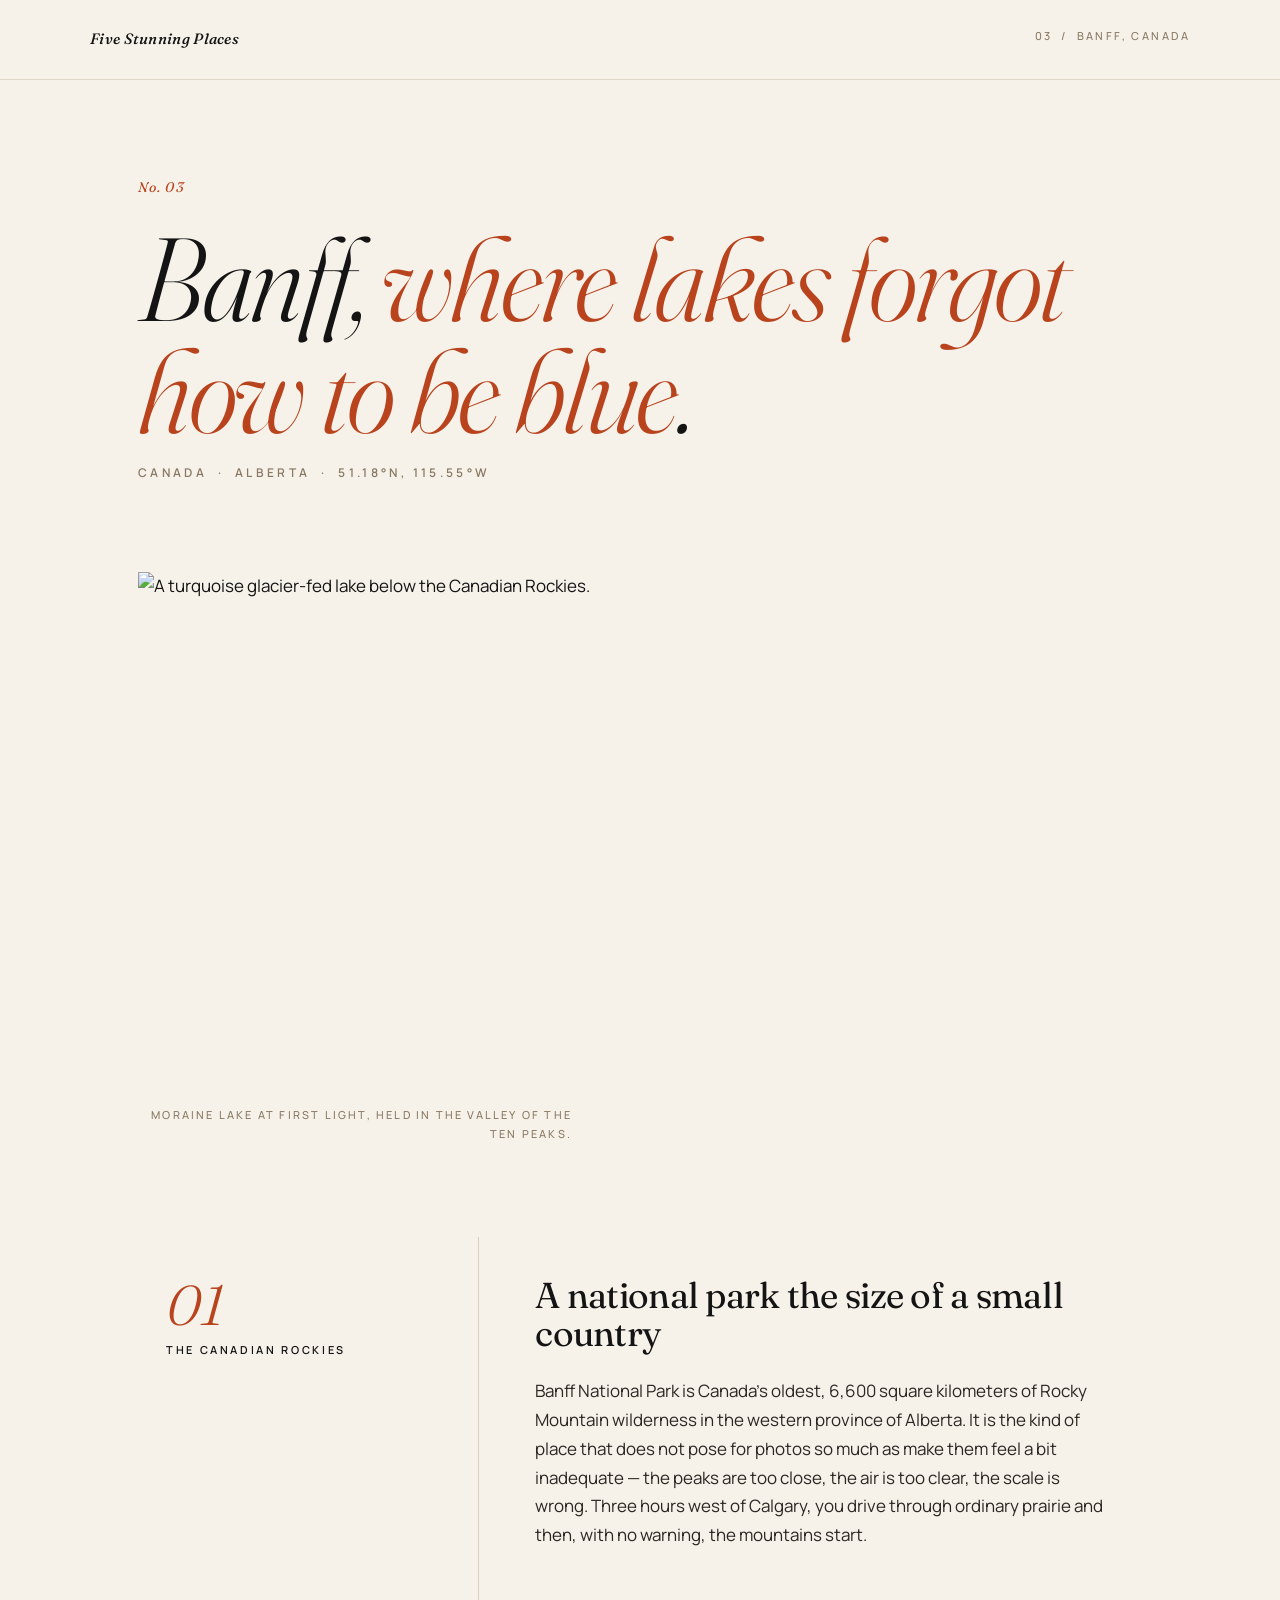
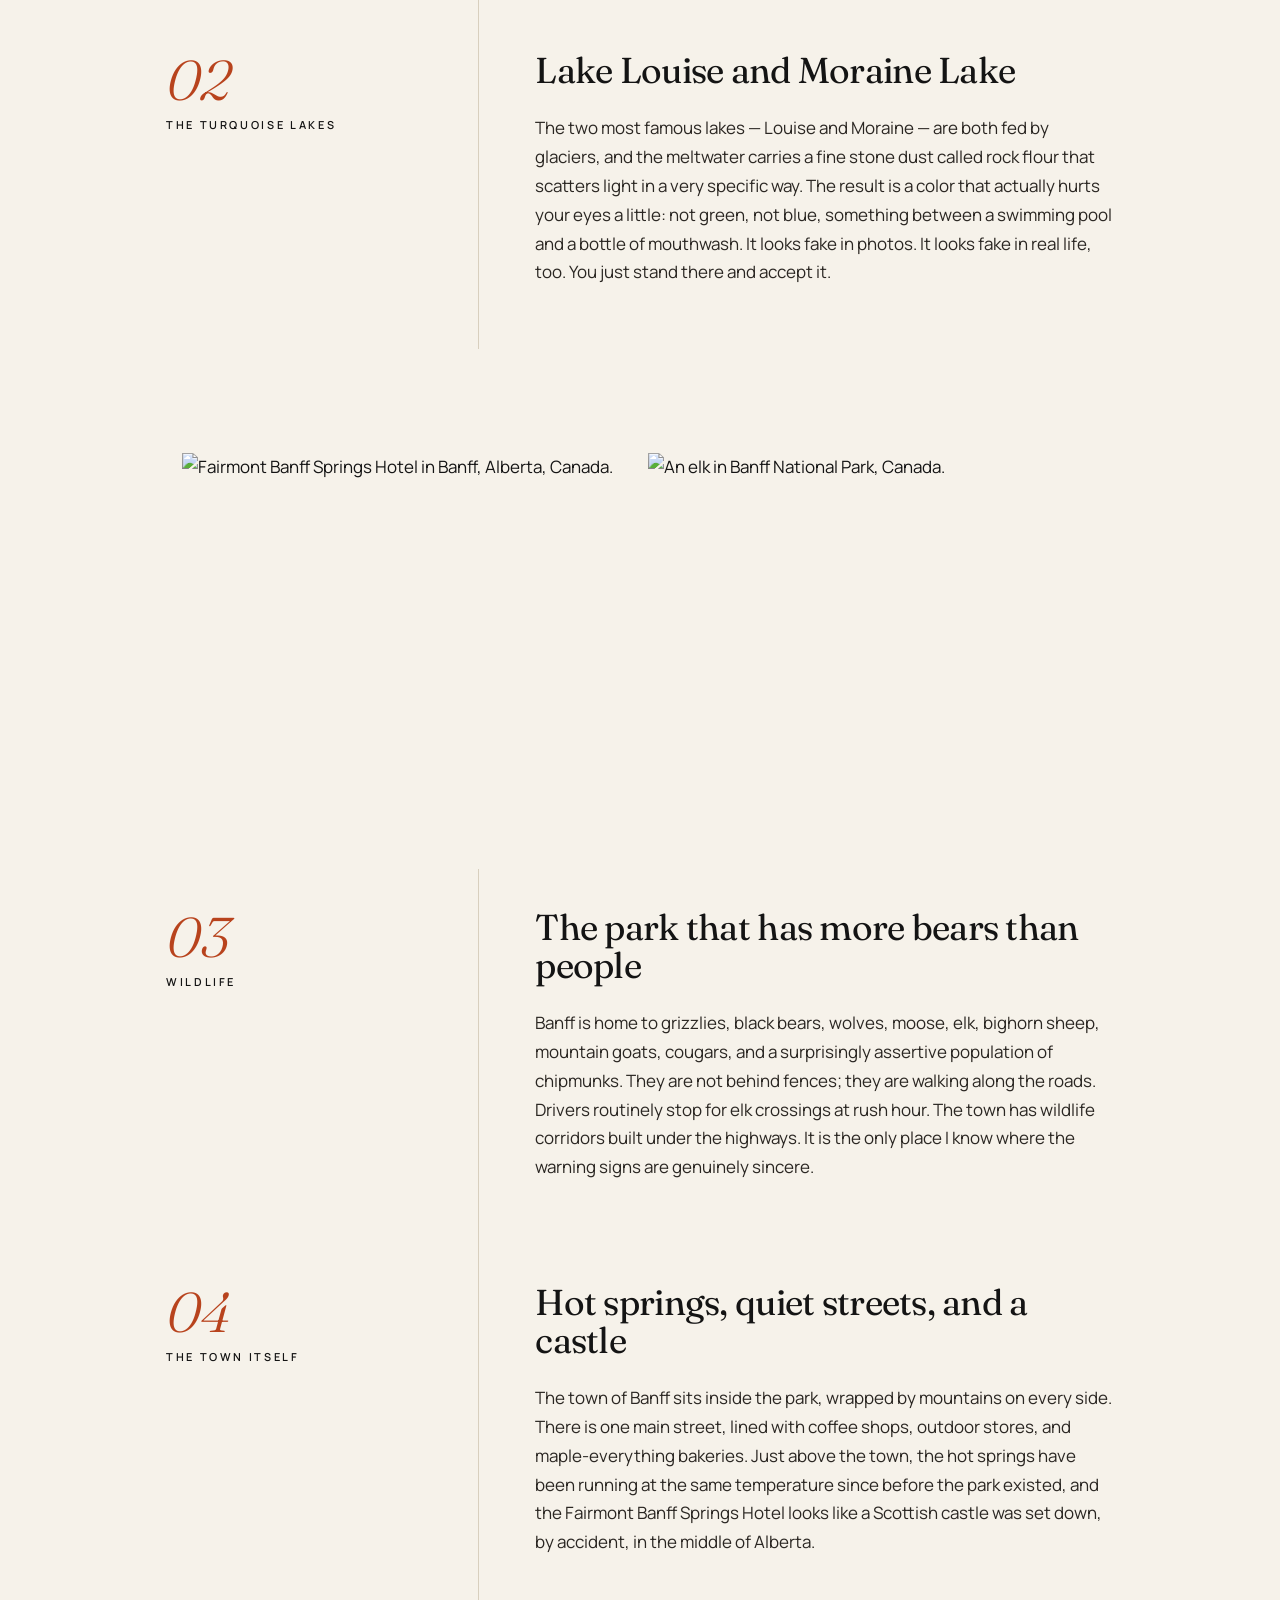
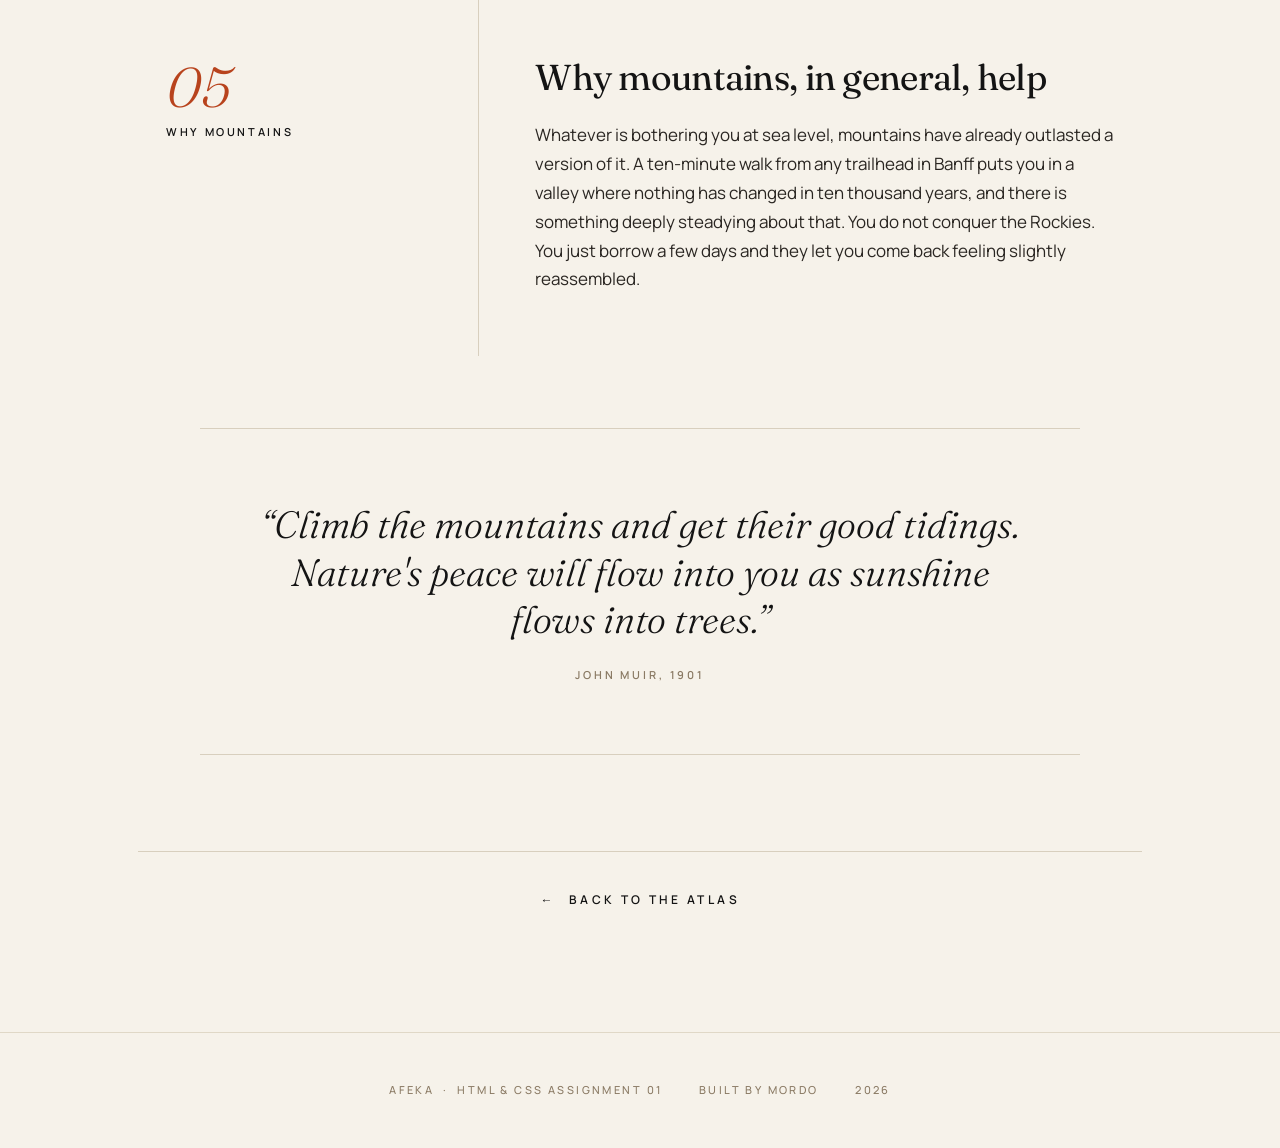
==== banff.html @ 24f06f70 "Add files via upload" ====
<!doctype html>
<html lang="en">
  <head>
    <meta charset="UTF-8" />
    <meta name="viewport" content="width=device-width, initial-scale=1.0" />
    <title>Banff — Five Stunning Places</title>
    <link rel="stylesheet" href="style.css" />
    <link rel="stylesheet" href="fixes.css" />
  </head>
  <body>
    <!-- cSpell:ignore Fairmont trailhead Afeka Mordo -->

    <div class="topbar">
      <div class="topbar-inner">
        <a class="brand" href="index.html">Five Stunning Places</a>
        <span class="brand-meta">03 &nbsp;/&nbsp; Banff, Canada</span>
      </div>
    </div>

    <div class="page">
      <div class="destination-header">
        <span class="destination-number">No. 03</span>
        <h1 class="destination-title">
          Banff, <em>where lakes forgot how to be blue</em>.
        </h1>
        <p class="destination-country">
          Canada &nbsp;·&nbsp; Alberta &nbsp;·&nbsp; 51.18°N, 115.55°W
        </p>
      </div>

      <div class="destination-hero">
        <img
          src="https://commons.wikimedia.org/wiki/Special:FilePath/Moraine%20Lake-Banff%20NP.JPG"
          alt="A turquoise glacier-fed lake below the Canadian Rockies."
        />
        <p class="image-caption">
          Moraine Lake at first light, held in the Valley of the Ten Peaks.
        </p>
      </div>

      <table class="layout">
        <tr>
          <td class="col-narrow">
            <div class="section-num">01</div>
            <div class="section-label">The Canadian Rockies</div>
          </td>
          <td class="col-wide">
            <div class="section-body">
              <h2>A national park the size of a small country</h2>
              <p>
                Banff National Park is Canada's oldest, 6,600 square kilometers
                of Rocky Mountain wilderness in the western province of Alberta.
                It is the kind of place that does not pose for photos so much as
                make them feel a bit inadequate — the peaks are too close, the
                air is too clear, the scale is wrong. Three hours west of
                Calgary, you drive through ordinary prairie and then, with no
                warning, the mountains start.
              </p>
            </div>
          </td>
        </tr>

        <tr>
          <td class="col-narrow">
            <div class="section-num">02</div>
            <div class="section-label">The turquoise lakes</div>
          </td>
          <td class="col-wide">
            <div class="section-body">
              <h2>Lake Louise and Moraine Lake</h2>
              <p>
                The two most famous lakes — Louise and Moraine — are both fed by
                glaciers, and the meltwater carries a fine stone dust called
                rock flour that scatters light in a very specific way. The
                result is a color that actually hurts your eyes a little: not
                green, not blue, something between a swimming pool and a bottle
                of mouthwash. It looks fake in photos. It looks fake in real
                life, too. You just stand there and accept it.
              </p>
            </div>
          </td>
        </tr>

        <tr>
          <td colspan="2" class="gallery-cell">
            <table class="gallery">
              <tr>
                <td>
                  <img
                    src="https://commons.wikimedia.org/wiki/Special:FilePath/Banff%20Springs%20Hotel1.jpg"
                    alt="Fairmont Banff Springs Hotel in Banff, Alberta, Canada."
                  />
                </td>
                <td>
                  <img
                    src="https://commons.wikimedia.org/wiki/Special:FilePath/Elk-Wapiti%20-%20Banff.jpg"
                    alt="An elk in Banff National Park, Canada."
                  />
                </td>
              </tr>
            </table>
          </td>
        </tr>

        <tr>
          <td class="col-narrow">
            <div class="section-num">03</div>
            <div class="section-label">Wildlife</div>
          </td>
          <td class="col-wide">
            <div class="section-body">
              <h2>The park that has more bears than people</h2>
              <p>
                Banff is home to grizzlies, black bears, wolves, moose, elk,
                bighorn sheep, mountain goats, cougars, and a surprisingly
                assertive population of chipmunks. They are not behind fences;
                they are walking along the roads. Drivers routinely stop for elk
                crossings at rush hour. The town has wildlife corridors built
                under the highways. It is the only place I know where the
                warning signs are genuinely sincere.
              </p>
            </div>
          </td>
        </tr>

        <tr>
          <td class="col-narrow">
            <div class="section-num">04</div>
            <div class="section-label">The town itself</div>
          </td>
          <td class="col-wide">
            <div class="section-body">
              <h2>Hot springs, quiet streets, and a castle</h2>
              <p>
                The town of Banff sits inside the park, wrapped by mountains on
                every side. There is one main street, lined with coffee shops,
                outdoor stores, and maple-everything bakeries. Just above the
                town, the hot springs have been running at the same temperature
                since before the park existed, and the Fairmont Banff Springs
                Hotel looks like a Scottish castle was set down, by accident, in
                the middle of Alberta.
              </p>
            </div>
          </td>
        </tr>

        <tr>
          <td class="col-narrow">
            <div class="section-num">05</div>
            <div class="section-label">Why mountains</div>
          </td>
          <td class="col-wide">
            <div class="section-body">
              <h2>Why mountains, in general, help</h2>
              <p>
                Whatever is bothering you at sea level, mountains have already
                outlasted a version of it. A ten-minute walk from any trailhead
                in Banff puts you in a valley where nothing has changed in ten
                thousand years, and there is something deeply steadying about
                that. You do not conquer the Rockies. You just borrow a few days
                and they let you come back feeling slightly reassembled.
              </p>
            </div>
          </td>
        </tr>
      </table>

      <div class="pullquote">
        &ldquo;Climb the mountains and get their good tidings. Nature's peace
        will flow into you as sunshine flows into trees.&rdquo;
        <span class="pullquote-attrib">John Muir, 1901</span>
      </div>

      <div class="back-home">
        <a href="index.html"
          ><span class="arrow">&larr;</span> Back to the atlas</a
        >
      </div>
    </div>

    <div class="footer">
      <span>Afeka &nbsp;·&nbsp; HTML &amp; CSS Assignment 01</span>
      <span>Built by Mordo</span>
      <span>2026</span>
    </div>
  </body>
</html>
---- style.css ----
/* ==========================================================================
   Five Stunning Places  —  Shared Stylesheet
   Afeka course assignment  /  Author: Mordo
   Aesthetic: refined editorial minimalism
   Constraints: only basic tags, no flexbox, no grid, no javascript
   ========================================================================== */

@import url("https://fonts.googleapis.com/css2?family=Fraunces:opsz,wght@9..144,300;9..144,400;9..144,500;9..144,600&family=Manrope:wght@300;400;500;600;700&display=swap");

/* --------------------------------------------------------------------------
   1. Reset & base
   -------------------------------------------------------------------------- */

* {
  margin: 0;
  padding: 0;
  box-sizing: border-box;
}

html {
  scroll-behavior: smooth;
}

body {
  background-color: #f6f2ea;
  color: #141414;
  font-family: "Manrope", "Helvetica Neue", Helvetica, sans-serif;
  font-size: 17px;
  line-height: 1.7;
  font-weight: 400;
  -webkit-font-smoothing: antialiased;
  text-rendering: optimizeLegibility;
}

img {
  display: block;
  max-width: 100%;
  height: auto;
  border: 0;
}

/* --------------------------------------------------------------------------
   2. Typography
   -------------------------------------------------------------------------- */

h1,
h2,
h3,
h4 {
  font-family: "Fraunces", Georgia, "Times New Roman", serif;
  color: #141414;
  font-weight: 400;
  letter-spacing: -0.02em;
  line-height: 1.05;
}

h1 {
  font-size: 92px;
  font-weight: 300;
  font-style: italic;
  margin-bottom: 32px;
}

h2 {
  font-size: 44px;
  font-weight: 400;
  margin-bottom: 24px;
  margin-top: 72px;
}

h3 {
  font-family: "Manrope", sans-serif;
  font-size: 11px;
  font-weight: 600;
  letter-spacing: 0.24em;
  text-transform: uppercase;
  color: #8a7a64;
  margin-bottom: 14px;
}

p {
  margin-bottom: 22px;
  color: #2a2622;
  max-width: 62ch;
}

a {
  color: #b8431d;
  text-decoration: none;
  border-bottom: 1px solid transparent;
  padding-bottom: 2px;
  transition:
    color 0.25s ease,
    border-color 0.25s ease;
}

a:hover {
  color: #7a2c13;
  border-bottom-color: #b8431d;
}

.lede {
  font-family: "Fraunces", Georgia, serif;
  font-size: 22px;
  font-weight: 300;
  line-height: 1.55;
  color: #3a3a3a;
  margin-bottom: 48px;
  max-width: 640px;
}

/* --------------------------------------------------------------------------
   3. Layout wrappers
   -------------------------------------------------------------------------- */

.page {
  max-width: 1100px;
  margin: 0 auto;
  padding: 72px 48px 120px 48px;
}

.rule {
  display: block;
  width: 100%;
  height: 1px;
  background-color: #d8cfbe;
  margin: 48px 0;
  border: 0;
}

.rule-thin {
  display: block;
  width: 64px;
  height: 1px;
  background-color: #141414;
  margin: 0 0 32px 0;
  border: 0;
}

/* --------------------------------------------------------------------------
   4. Top bar  (simple site header, used on every page)
   -------------------------------------------------------------------------- */

.topbar {
  width: 100%;
  padding: 24px 48px;
  border-bottom: 1px solid #e0d8c7;
  background-color: #f6f2ea;
}

.topbar-inner {
  max-width: 1100px;
  margin: 0 auto;
}

.brand {
  font-family: "Fraunces", Georgia, serif;
  font-size: 15px;
  font-weight: 500;
  font-style: italic;
  color: #141414;
  letter-spacing: 0.02em;
  display: inline-block;
}

.brand-meta {
  font-family: "Manrope", sans-serif;
  font-size: 11px;
  font-weight: 500;
  letter-spacing: 0.22em;
  text-transform: uppercase;
  color: #8a7a64;
  float: right;
  margin-top: 3px;
}

/* --------------------------------------------------------------------------
   5. Homepage hero
   -------------------------------------------------------------------------- */

.eyebrow {
  font-family: "Manrope", sans-serif;
  font-size: 11px;
  font-weight: 600;
  letter-spacing: 0.28em;
  text-transform: uppercase;
  color: #b8431d;
  margin-bottom: 28px;
  display: block;
}

.hero-title {
  font-size: 104px;
  font-weight: 300;
  line-height: 0.95;
  margin-bottom: 40px;
  max-width: 900px;
}

.hero-title em {
  font-style: italic;
  font-weight: 400;
  color: #b8431d;
}

.hero-meta {
  font-family: "Manrope", sans-serif;
  font-size: 12px;
  font-weight: 500;
  letter-spacing: 0.22em;
  text-transform: uppercase;
  color: #8a7a64;
}

.hero-meta span {
  display: inline-block;
  margin-right: 28px;
}

/* --------------------------------------------------------------------------
   6. Destination index  (list of 5 places on homepage)
   -------------------------------------------------------------------------- */

.index-table {
  width: 100%;
  border-collapse: collapse;
  margin-top: 24px;
}

.index-table tr {
  border-top: 1px solid #d8cfbe;
  transition: background-color 0.3s ease;
}

.index-table tr:last-child {
  border-bottom: 1px solid #d8cfbe;
}

.index-table tr:hover {
  background-color: #efe8d9;
}

.index-table td {
  padding: 28px 16px;
  vertical-align: middle;
}

.index-num {
  font-family: "Fraunces", Georgia, serif;
  font-size: 14px;
  font-weight: 400;
  font-style: italic;
  color: #8a7a64;
  width: 60px;
}

.index-name {
  font-family: "Fraunces", Georgia, serif;
  font-size: 34px;
  font-weight: 400;
  color: #141414;
  letter-spacing: -0.01em;
}

.index-name a {
  color: inherit;
  border-bottom: 0;
}

.index-table tr:hover .index-name a {
  font-style: italic;
  color: #b8431d;
}

.index-country {
  font-family: "Manrope", sans-serif;
  font-size: 12px;
  font-weight: 500;
  letter-spacing: 0.22em;
  text-transform: uppercase;
  color: #6a6258;
  text-align: left;
  width: 200px;
}

.index-arrow {
  font-family: "Fraunces", Georgia, serif;
  font-size: 22px;
  color: #8a7a64;
  text-align: right;
  width: 60px;
  transition:
    transform 0.3s ease,
    color 0.3s ease;
}

.index-table tr:hover .index-arrow {
  color: #b8431d;
  transform: translateX(6px);
}

/* --------------------------------------------------------------------------
   7. World map with pins
   -------------------------------------------------------------------------- */

.map-section {
  margin-top: 96px;
}

.map-wrap {
  width: 100%;
  max-width: 1000px;
  margin: 24px auto 0 auto;
  background-color: #ffffff;
  border: 1px solid #e0d8c7;
  padding: 24px;
}

.map-inner {
  position: relative;
  width: 100%;
  line-height: 0;
}

.map-wrap img.worldmap {
  width: 100%;
  height: auto;
  display: block;
  opacity: 0.85;
}

.pin {
  position: absolute;
  width: 14px;
  height: 14px;
  margin-left: -7px;
  margin-top: -7px;
  background-color: #b8431d;
  border: 2px solid #ffffff;
  border-radius: 50%;
  box-shadow: 0 0 0 4px rgba(184, 67, 29, 0.18);
  transition:
    transform 0.25s ease,
    box-shadow 0.25s ease;
  z-index: 3;
}

.pin:hover {
  transform: scale(1.3);
  box-shadow: 0 0 0 8px rgba(184, 67, 29, 0.22);
}

.pin-label {
  position: absolute;
  top: -28px;
  left: 50%;
  margin-left: 0;
  transform: translateX(-50%);
  background-color: #141414;
  color: #f6f2ea;
  font-family: "Manrope", sans-serif;
  font-size: 10px;
  font-weight: 600;
  letter-spacing: 0.18em;
  text-transform: uppercase;
  padding: 5px 10px;
  white-space: nowrap;
  opacity: 0;
  transition:
    opacity 0.25s ease,
    top 0.25s ease;
  pointer-events: none;
}

.pin:hover .pin-label {
  opacity: 1;
  top: -34px;
}

/* Pin coordinates calibrated for the real world map (Natural Earth via
   world-atlas@2, CC0, 177 countries) in equirectangular projection.
   Formulas: left = (lng + 180) / 360,  top = (90 - lat) / 180. */
.pin-kyoto {
  top: 30.6%;
  left: 87.7%;
} /* 35.01 N, 135.77 E */
.pin-petra {
  top: 33.2%;
  left: 59.8%;
} /* 30.33 N,  35.44 E */
.pin-banff {
  top: 21.6%;
  left: 17.9%;
} /* 51.18 N, 115.55 W */
.pin-santorini {
  top: 29.8%;
  left: 57.1%;
} /* 36.39 N,  25.46 E */
.pin-patagonia {
  top: 77.8%;
  left: 29.7%;
} /* 50.00 S,  73.00 W */

/* --------------------------------------------------------------------------
   8. Destination page  (table-based layout)
   -------------------------------------------------------------------------- */

.destination-header {
  padding-top: 24px;
  padding-bottom: 56px;
}

.destination-number {
  font-family: "Fraunces", Georgia, serif;
  font-size: 14px;
  font-style: italic;
  color: #b8431d;
  letter-spacing: 0.08em;
  margin-bottom: 24px;
  display: block;
}

.destination-title {
  font-size: 118px;
  font-weight: 300;
  line-height: 0.95;
  margin-bottom: 16px;
}

.destination-title em {
  font-style: italic;
  color: #b8431d;
}

.destination-country {
  font-family: "Manrope", sans-serif;
  font-size: 12px;
  font-weight: 600;
  letter-spacing: 0.28em;
  text-transform: uppercase;
  color: #8a7a64;
  margin-bottom: 0;
}

/* ---- Hero image on each destination page ---- */

.destination-hero {
  width: 100%;
  margin: 32px 0 0 0;
  overflow: hidden;
}

.destination-hero img {
  width: 100%;
  height: 520px;
  object-fit: cover;
  transition: transform 1.4s ease;
}

.destination-hero:hover img {
  transform: scale(1.03);
}

.image-caption {
  font-family: "Manrope", sans-serif;
  font-size: 11px;
  font-weight: 500;
  letter-spacing: 0.2em;
  text-transform: uppercase;
  color: #8a7a64;
  margin-top: 14px;
  text-align: right;
}

/* ---- Table layout for destination content (assignment: layout in table) ---- */

.layout {
  width: 100%;
  border-collapse: separate;
  border-spacing: 0;
  margin-top: 72px;
  table-layout: fixed;
}

.layout td {
  vertical-align: top;
  padding: 40px 28px;
}

.layout .col-narrow {
  width: 34%;
  border-right: 1px solid #d8cfbe;
}

.layout .col-wide {
  width: 66%;
  padding-left: 56px;
}

.section-num {
  font-family: "Fraunces", Georgia, serif;
  font-size: 56px;
  font-weight: 300;
  font-style: italic;
  color: #b8431d;
  line-height: 1;
  margin-bottom: 8px;
}

.section-label {
  font-family: "Manrope", sans-serif;
  font-size: 11px;
  font-weight: 600;
  letter-spacing: 0.24em;
  text-transform: uppercase;
  color: #141414;
}

.section-body h2 {
  margin-top: 0;
  font-size: 36px;
}

/* alternating row separator */
.layout tr {
  border-top: 1px solid #d8cfbe;
}

.layout tr.layout-row td {
  border-top: 1px solid #d8cfbe;
}

/* inline image in a table cell */
.inline-image {
  width: 100%;
  height: 260px;
  object-fit: cover;
  margin-top: 24px;
}

/* ---- A side-by-side image row (still a table) ---- */

.gallery {
  width: 100%;
  border-collapse: separate;
  border-spacing: 16px;
  margin-top: 48px;
}

.gallery td {
  padding: 0;
  vertical-align: top;
  width: 50%;
}

.gallery img {
  width: 100%;
  height: 360px;
  object-fit: cover;
  transition: transform 1s ease;
}

.gallery td:hover img {
  transform: scale(1.04);
}

/* --------------------------------------------------------------------------
   9. Pull quote
   -------------------------------------------------------------------------- */

.pullquote {
  font-family: "Fraunces", Georgia, serif;
  font-size: 38px;
  font-weight: 300;
  font-style: italic;
  line-height: 1.25;
  color: #141414;
  padding: 72px 48px;
  margin: 72px 0;
  border-top: 1px solid #d8cfbe;
  border-bottom: 1px solid #d8cfbe;
  text-align: center;
  max-width: 880px;
  margin-left: auto;
  margin-right: auto;
}

.pullquote-attrib {
  display: block;
  font-family: "Manrope", sans-serif;
  font-size: 11px;
  font-weight: 600;
  letter-spacing: 0.26em;
  text-transform: uppercase;
  color: #8a7a64;
  font-style: normal;
  margin-top: 24px;
}

/* --------------------------------------------------------------------------
   10. Back link / footer
   -------------------------------------------------------------------------- */

.back-home {
  margin-top: 96px;
  padding-top: 32px;
  border-top: 1px solid #d8cfbe;
  text-align: center;
}

.back-home a {
  font-family: "Manrope", sans-serif;
  font-size: 12px;
  font-weight: 600;
  letter-spacing: 0.28em;
  text-transform: uppercase;
  color: #141414;
  border-bottom: 0;
}

.back-home a:hover {
  color: #b8431d;
}

.back-home .arrow {
  font-family: "Fraunces", serif;
  font-style: italic;
  margin-right: 8px;
  transition: margin-right 0.25s ease;
  display: inline-block;
}

.back-home a:hover .arrow {
  margin-right: 14px;
}

.footer {
  padding: 48px;
  border-top: 1px solid #e0d8c7;
  text-align: center;
  font-family: "Manrope", sans-serif;
  font-size: 11px;
  font-weight: 500;
  letter-spacing: 0.22em;
  text-transform: uppercase;
  color: #8a7a64;
  background-color: #f6f2ea;
}

.footer span {
  display: inline-block;
  margin: 0 16px;
}

.gallery-cell {
  padding: 0;
}

.lede-spacing-large {
  margin-bottom: 24px;
}

.lede-spacing-small {
  margin-bottom: 8px;
}

/* --------------------------------------------------------------------------
   11. Small-screen adjustments  (basic, no grid/flex)
   -------------------------------------------------------------------------- */

@media (max-width: 720px) {
  h1,
  .hero-title {
    font-size: 56px;
  }
  .destination-title {
    font-size: 64px;
  }
  .page,
  .topbar {
    padding-left: 24px;
    padding-right: 24px;
  }
  .layout td,
  .layout .col-wide {
    display: block;
    width: 100%;
    padding: 24px 0;
    border-right: 0;
  }
  .layout .col-narrow {
    border-right: 0;
    border-bottom: 1px solid #d8cfbe;
  }
  .gallery td {
    display: block;
    width: 100%;
    margin-bottom: 16px;
  }
  .index-country {
    display: none;
  }
  .pullquote {
    font-size: 26px;
    padding: 40px 20px;
  }
}
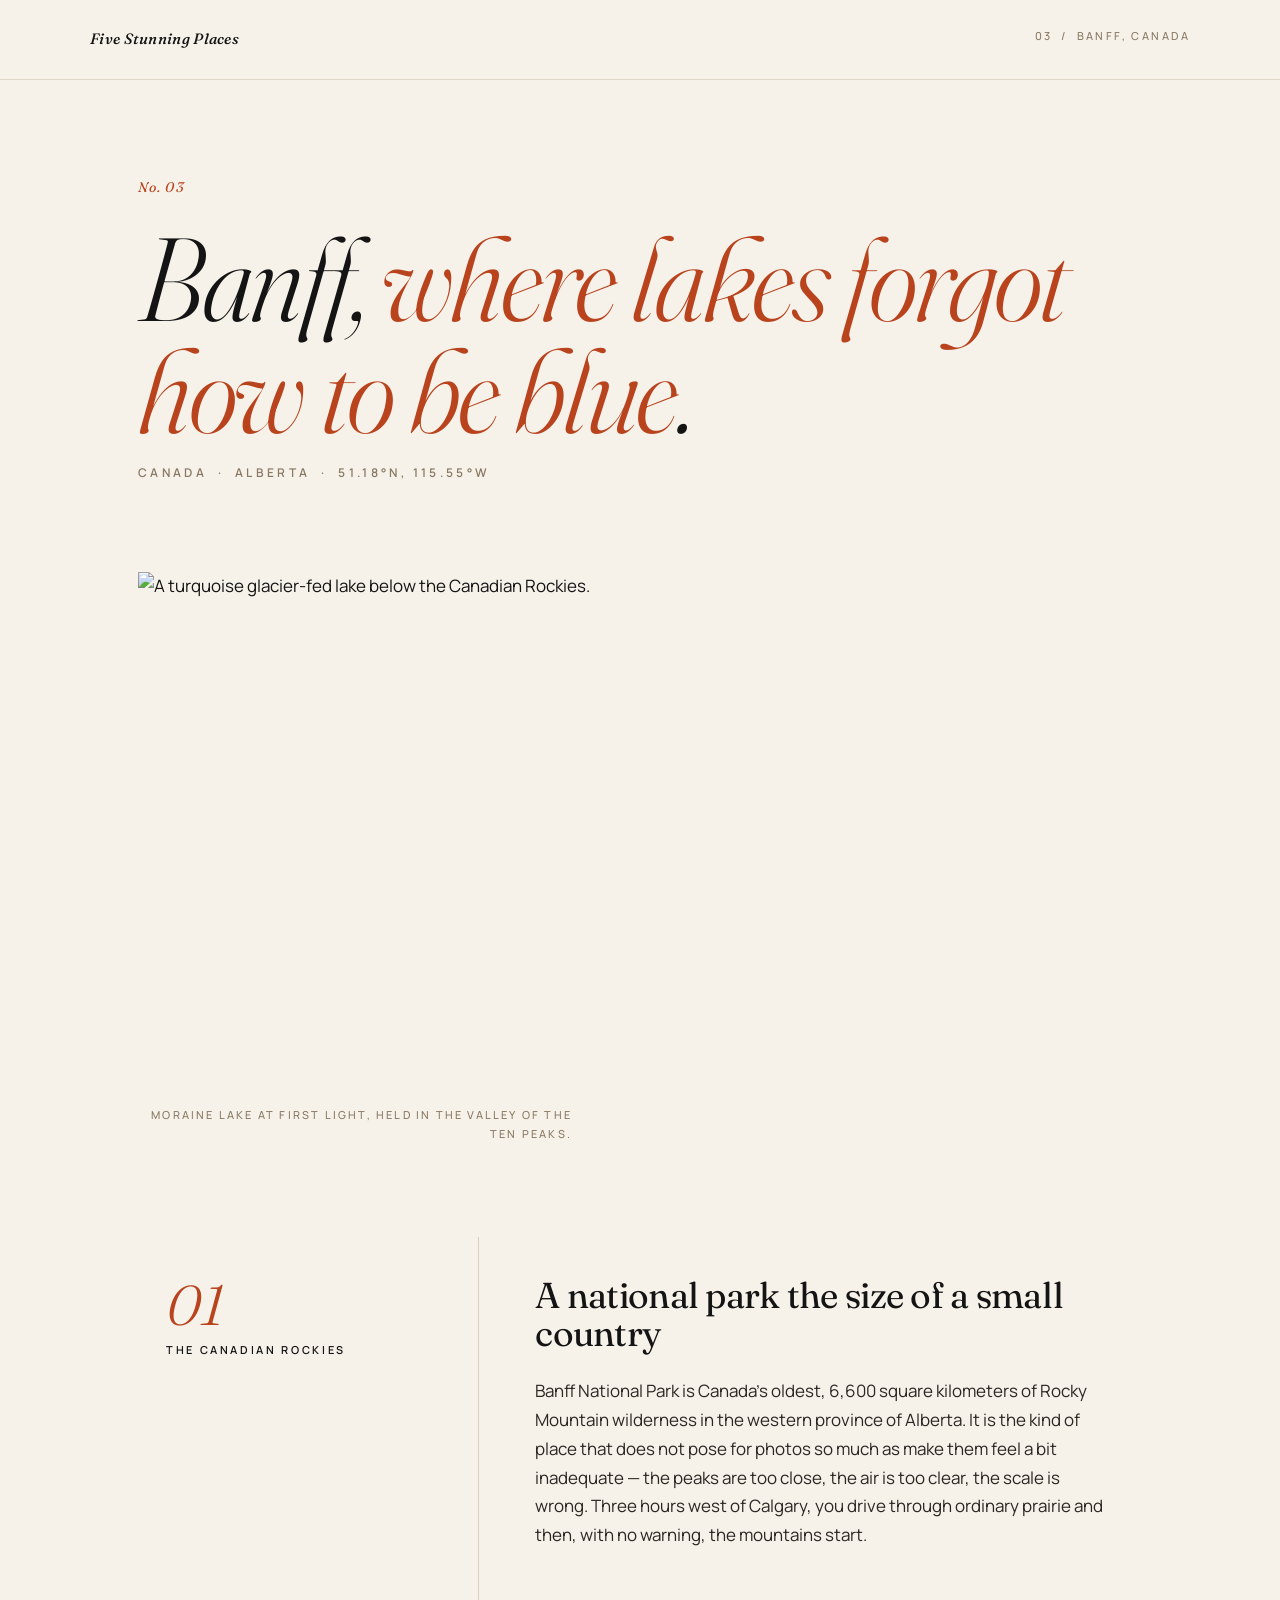
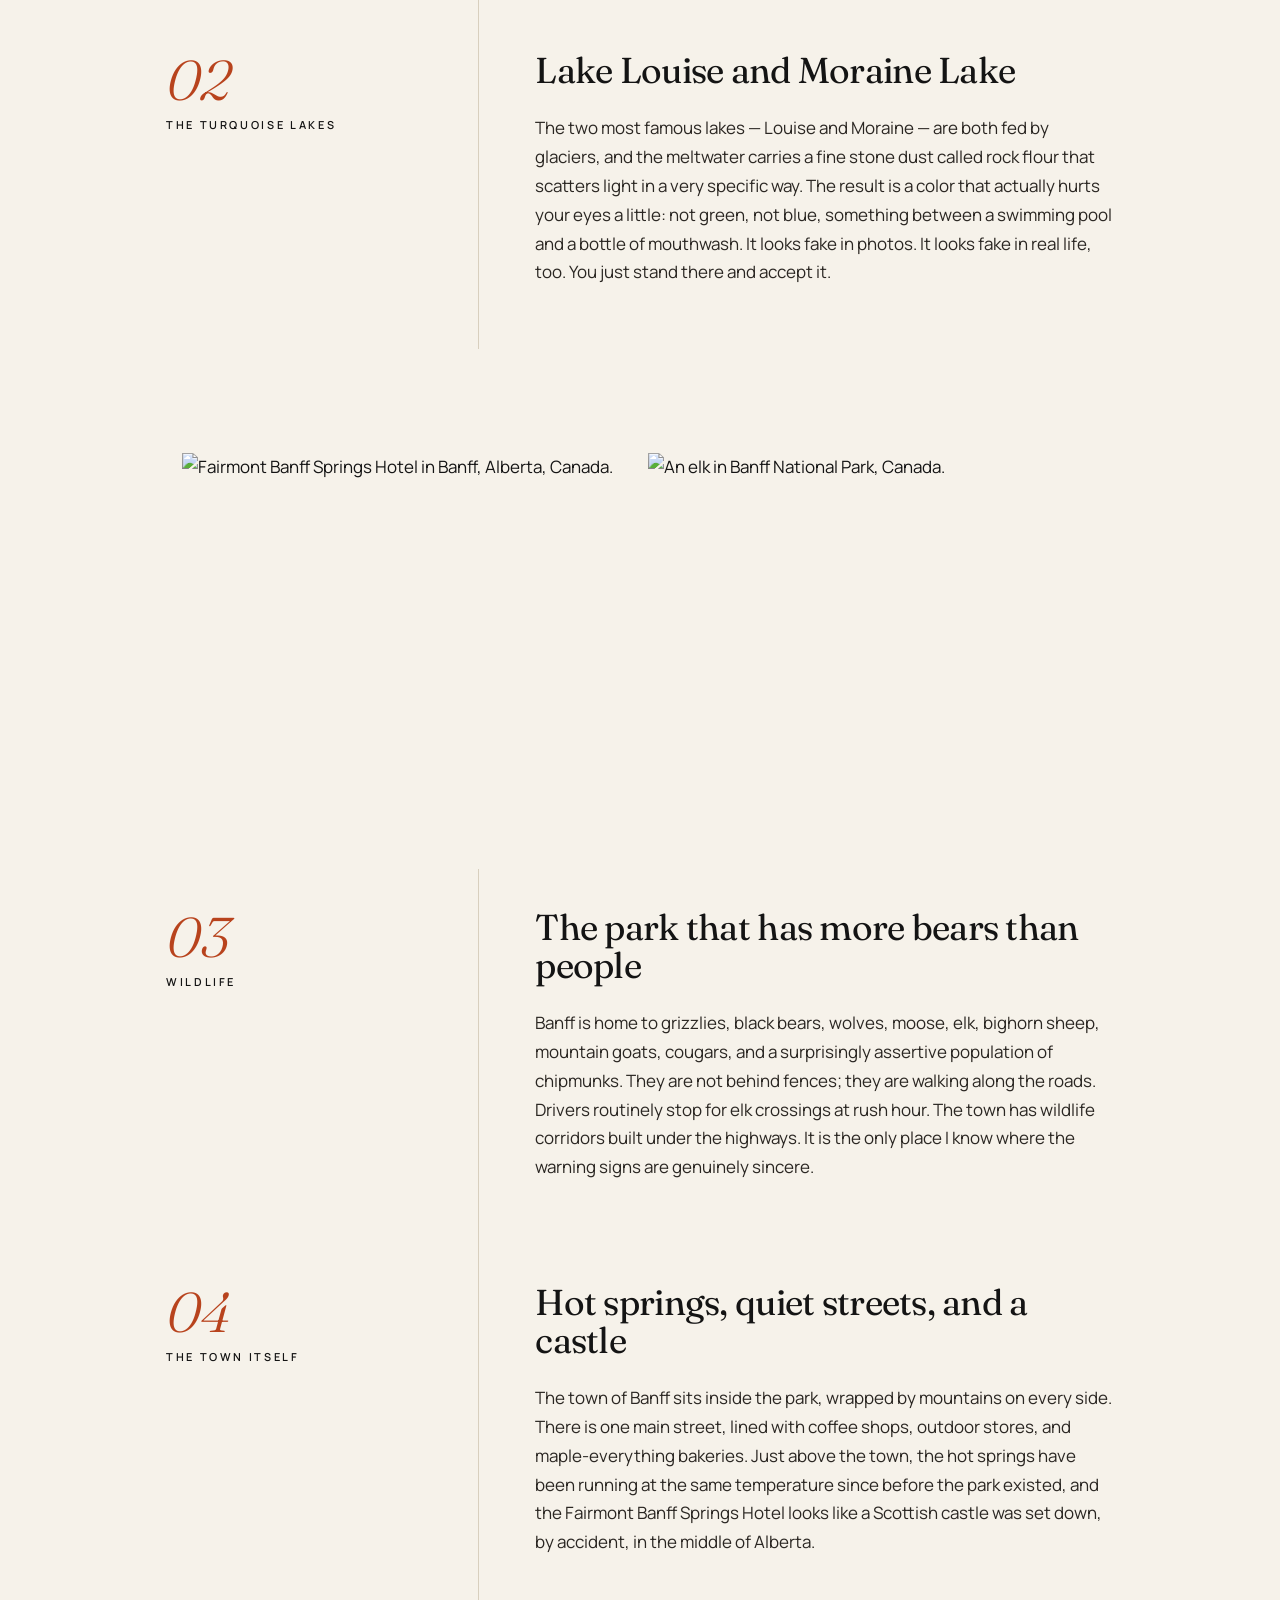
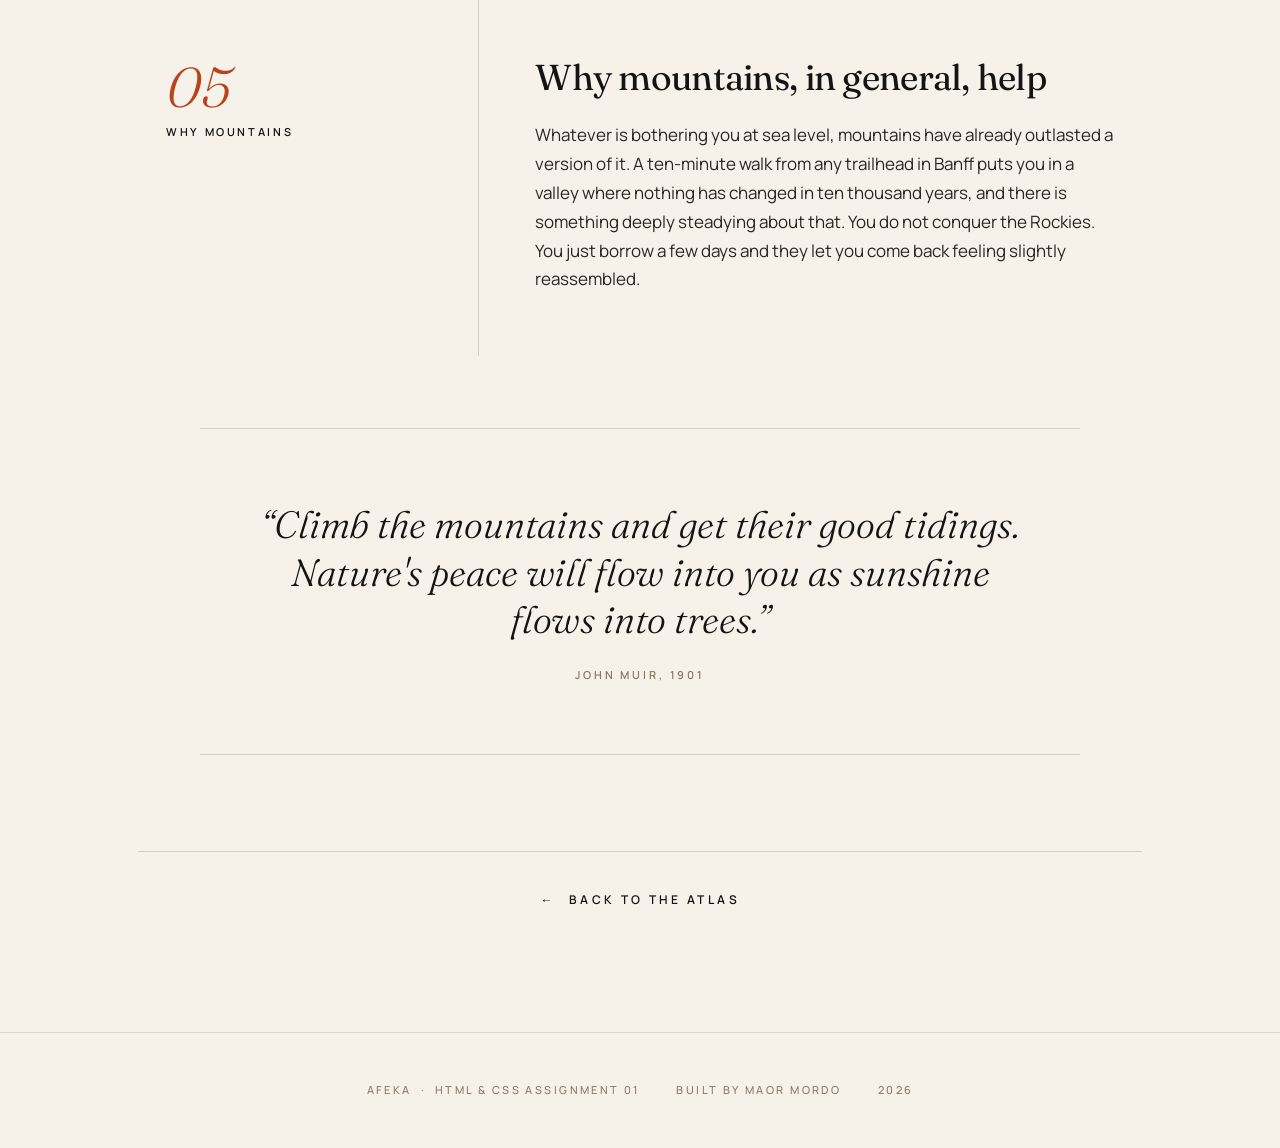
==== commit 9d14eb27: "Update banff.html" ====
--- a/banff.html
+++ b/banff.html
@@ -180,7 +180,7 @@
 
     <div class="footer">
       <span>Afeka &nbsp;·&nbsp; HTML &amp; CSS Assignment 01</span>
-      <span>Built by Mordo</span>
+      <span>Built by Maor Mordo</span>
       <span>2026</span>
     </div>
   </body>
